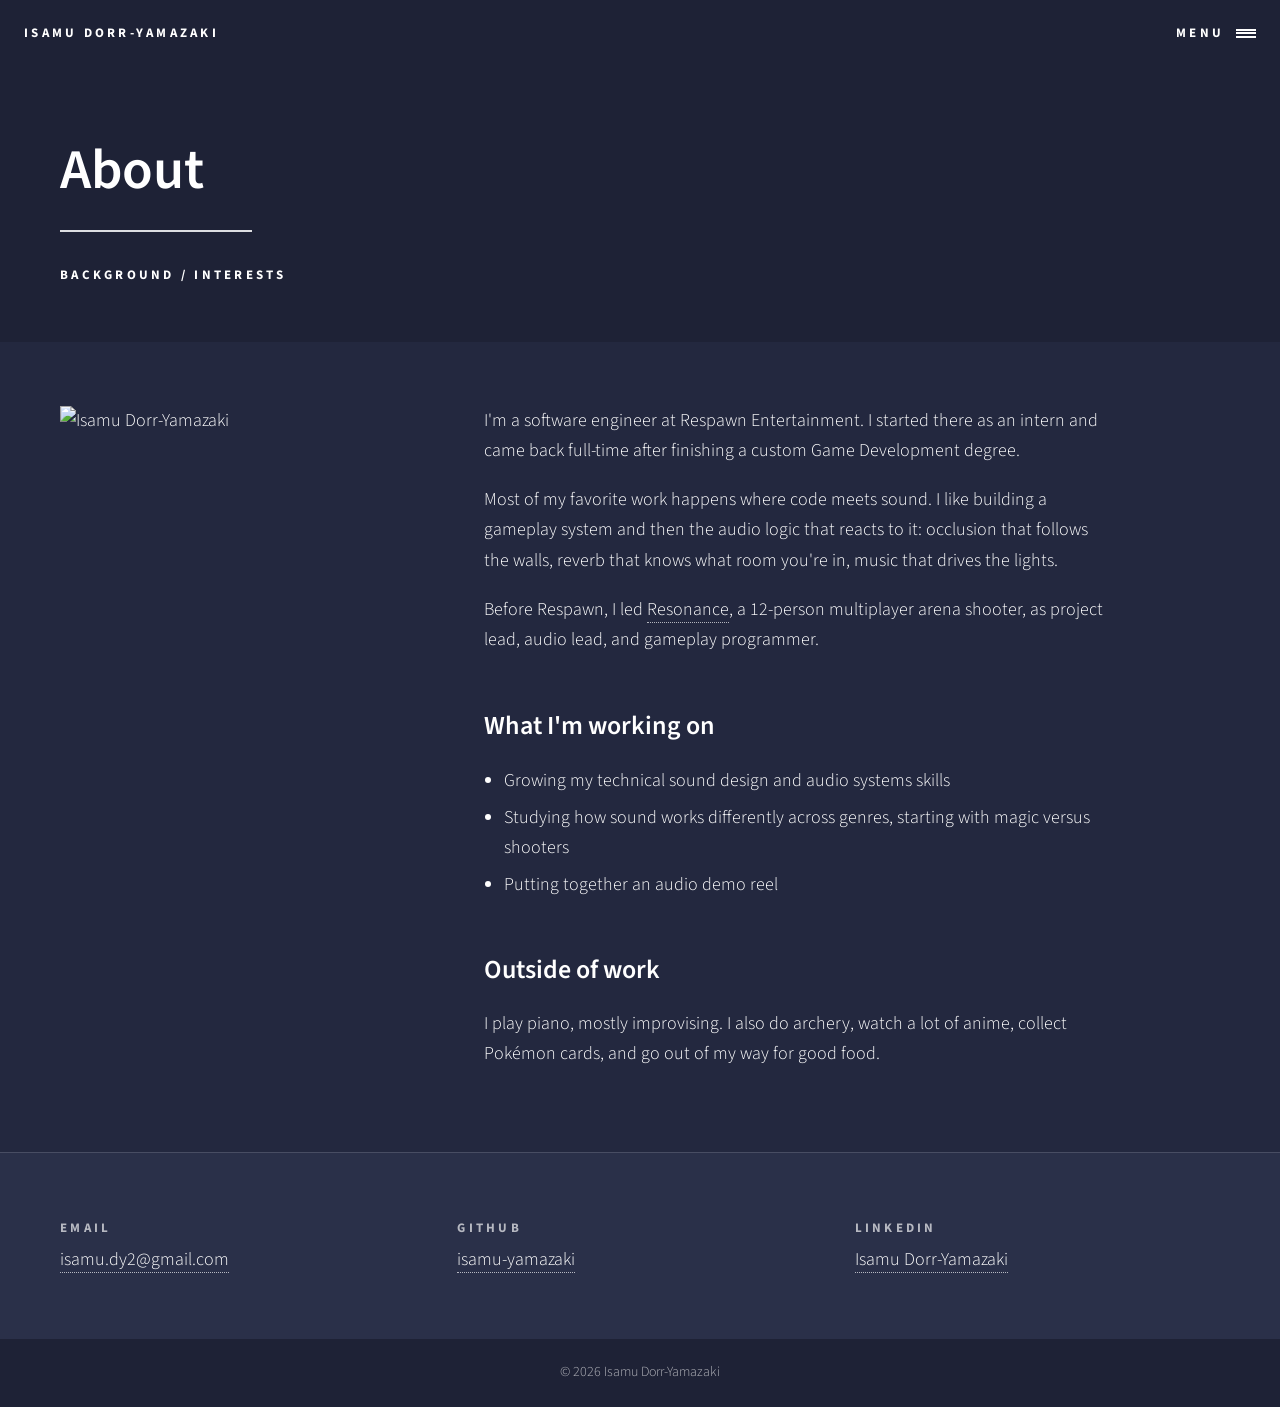
==== about.html @ 68e5e715 "Add initial files" ====
<!DOCTYPE html>
<html lang="en">
<head>
  <meta charset="UTF-8">
  <meta name="viewport" content="width=device-width, initial-scale=1">
  <title>About | Isamu Dorr-Yamazaki</title>
  <meta name="description" content="Isamu Dorr-Yamazaki, software engineer at Respawn Entertainment. Gameplay systems and technical audio.">
  <link rel="preconnect" href="https://fonts.googleapis.com">
  <link rel="preconnect" href="https://fonts.gstatic.com" crossorigin>
  <link href="https://fonts.googleapis.com/css2?family=Source+Sans+3:wght@300;400;600;700&display=swap" rel="stylesheet">
  <link rel="stylesheet" href="style.css">
</head>
<body>
  <header class="topbar">
    <a class="logo caps" href="index.html">Isamu Dorr-Yamazaki</a>
    <button class="menu-toggle caps" type="button" aria-controls="menu" aria-expanded="false">Menu <span class="bars"></span></button>
  </header>

  <nav class="menu" id="menu" aria-label="Main">
    <button class="menu-toggle close caps" type="button">Close</button>
    <ul>
      <li><a class="caps" href="index.html">Home</a></li>
      <li><a class="caps" href="about.html">About</a></li>
      <li><a class="caps" href="projects.html">Projects</a></li>
      <li><a class="caps" href="audio.html">Audio</a></li>
      <li><a class="caps" href="resume.html">Resume</a></li>
    </ul>
  </nav>

  <div class="banner short">
    <div class="inner">
      <h1>About</h1>
      <p class="caps">Background / Interests</p>
    </div>
  </div>

  <section class="content">
    <div class="inner cols">
      <img src="images/profile.jpg" alt="Isamu Dorr-Yamazaki">
      <div>
        <p>I'm a software engineer at Respawn Entertainment. I started there as an intern and came back full-time after finishing a custom Game Development degree.</p>
        <p>Most of my favorite work happens where code meets sound. I like building a gameplay system and then the audio logic that reacts to it: occlusion that follows the walls, reverb that knows what room you're in, music that drives the lights.</p>
        <p>Before Respawn, I led <a href="projects.html#resonance">Resonance</a>, a 12-person multiplayer arena shooter, as project lead, audio lead, and gameplay programmer.</p>

        <h2>What I'm working on</h2>
        <ul>
          <li>Growing my technical sound design and audio systems skills</li>
          <li>Studying how sound works differently across genres, starting with magic versus shooters</li>
          <li>Putting together an audio demo reel</li>
        </ul>

        <h2>Outside of work</h2>
        <p>I play piano, mostly improvising. I also do archery, watch a lot of anime, collect Pokémon cards, and go out of my way for good food.</p>
      </div>
    </div>
  </section>

  <section class="contact" id="contact">
    <div class="inner">
      <div><h3 class="caps">Email</h3><p><a href="mailto:isamu.dy2@gmail.com">isamu.dy2@gmail.com</a></p></div>
      <div><h3 class="caps">GitHub</h3><p><a href="https://github.com/isamu-yamazaki">isamu-yamazaki</a></p></div>
      <div><h3 class="caps">LinkedIn</h3><p><a href="https://www.linkedin.com/in/YOUR-LINKEDIN">Isamu Dorr-Yamazaki</a></p></div>
    </div>
  </section>
  <footer class="copyright">&copy; 2026 Isamu Dorr-Yamazaki</footer>

  <script src="main.js"></script>
</body>
</html>
---- style.css ----
:root {
  --bg: #23283f;
  --bg-alt: #2a3049;
  --bg-deep: #1e2236;
  --text: #ffffff;
  --muted: rgba(255, 255, 255, 0.66);
  --rule: rgba(255, 255, 255, 0.85);
  --hair: rgba(255, 255, 255, 0.14);
  --teal: #5fb8d6;
  --violet: #8a7fc4;
  --coral: #e98c7e;
  --sand: #dfb27e;
  --font: 'Source Sans 3', 'Source Sans Pro', system-ui, sans-serif;
}

* { box-sizing: border-box; }

body {
  margin: 0;
  background: var(--bg);
  color: var(--text);
  font-family: var(--font);
  font-size: 18px;
  font-weight: 300;
  line-height: 1.7;
}

a { color: var(--text); text-decoration: none; border-bottom: 1px dotted var(--muted); }
a:hover { color: var(--teal); border-bottom-color: transparent; }
a:focus-visible, button:focus-visible { outline: 2px solid var(--teal); outline-offset: 3px; }
img { display: block; max-width: 100%; }
strong { font-weight: 600; }

.caps {
  font-size: 13px; font-weight: 700; letter-spacing: 0.25em; text-transform: uppercase;
}

/* ---------- top bar + menu ---------- */
.topbar {
  position: absolute; top: 0; left: 0; right: 0; z-index: 20;
  display: flex; justify-content: space-between; align-items: center;
  padding: 20px 24px;
}
.topbar .logo { border: 0; }
.menu-toggle {
  display: inline-flex; align-items: center; gap: 12px;
  background: none; border: 0; color: var(--text); cursor: pointer; font-family: var(--font); padding: 4px 0;
}
.menu-toggle .bars { width: 20px; height: 9px; border-top: 2px solid; border-bottom: 2px solid; position: relative; }
.menu-toggle .bars::after { content: ""; position: absolute; left: 0; right: 0; top: 1.5px; border-top: 2px solid; }

.menu {
  position: fixed; inset: 0; z-index: 30;
  background: var(--bg-deep);
  display: grid; place-items: center;
  opacity: 0; visibility: hidden; transition: opacity 0.25s, visibility 0.25s;
}
.menu.open { opacity: 1; visibility: visible; }
.menu ul { list-style: none; margin: 0; padding: 0; text-align: center; }
.menu li { margin: 0; border-top: 1px solid var(--hair); }
.menu li:first-child { border-top: 0; }
.menu ul a { display: block; padding: 16px 48px; border: 0; }
.menu .close { position: absolute; top: 20px; right: 24px; }

/* ---------- hero / banner ---------- */
.banner {
  min-height: 72vh; display: flex; align-items: center;
  padding: 120px 24px 80px; background: var(--bg);
}
.banner.short { min-height: 0; padding: 140px 24px 56px; background: var(--bg-deep); }
.banner .inner { width: 100%; max-width: 1160px; margin: 0 auto; }
.banner h1 {
  display: inline-block; width: 100%;
  margin: 0 0 32px; padding-bottom: 28px; border-bottom: 2px solid var(--rule);
  font-size: clamp(44px, 6.5vw, 72px); font-weight: 600; line-height: 1.1; letter-spacing: -0.005em;
}
.banner.short h1 { width: auto; padding-right: 48px; font-size: clamp(40px, 5vw, 56px); }
.banner p { margin: 0; }
.banner .sub { margin-top: 14px; color: var(--muted); font-size: 19px; }

/* ---------- tiles ---------- */
.tiles { display: flex; flex-wrap: wrap; }
.tile {
  position: relative; display: flex; align-items: flex-end;
  min-height: 42vh; padding: 64px 72px; overflow: hidden; border: 0;
  background-size: cover; background-position: center;
}
.tile:nth-child(4n+1), .tile:nth-child(4n) { width: 40%; }
.tile:nth-child(4n+2), .tile:nth-child(4n+3) { width: 60%; }
.tile::before {
  content: ""; position: absolute; inset: 0; background: var(--tint);
  opacity: 0.86; transition: opacity 0.3s;
}
.tile:hover { color: var(--text); }
.tile:hover::before { opacity: 0.94; }
.tile .label { position: relative; }
.tile h2 {
  display: inline-block; margin: 0 0 14px; padding-bottom: 12px; padding-right: 32px;
  border-bottom: 2px solid var(--rule); font-size: 32px; font-weight: 600; line-height: 1.2;
}
.tile p { margin: 0; }
.tint-teal { --tint: var(--teal); }
.tint-violet { --tint: var(--violet); }
.tint-coral { --tint: var(--coral); }
.tint-sand { --tint: var(--sand); }

@media (max-width: 860px) {
  .tile:nth-child(n) { width: 100%; min-height: 34vh; padding: 48px 28px; }
}

/* ---------- spotlights (projects / audio) ---------- */
.spot { display: flex; background: var(--bg-alt); }
.spot:nth-of-type(even) { flex-direction: row-reverse; background: var(--bg-deep); }
.spot .pic { width: 34%; flex-shrink: 0; background-size: cover; background-position: center; position: relative; }
.spot .pic::before { content: ""; position: absolute; inset: 0; background: var(--tint); opacity: 0.35; }
.spot .body { flex: 1; padding: 64px 72px; max-width: 860px; }
.spot h2 {
  display: inline-block; margin: 0 0 18px; padding-bottom: 12px; padding-right: 32px;
  border-bottom: 2px solid var(--rule); font-size: 30px; font-weight: 600; line-height: 1.25;
}
.spot h3 { margin: 26px 0 4px; font-size: 20px; font-weight: 600; }
.spot .caps { margin: 0 0 20px; color: var(--muted); }
.spot p { margin: 0 0 16px; }
.spot ul { margin: 0 0 18px; padding-left: 20px; }
.spot li { margin-bottom: 6px; }
.spot .video { position: relative; aspect-ratio: 16 / 9; margin: 0 0 20px; }
.spot .video iframe { position: absolute; inset: 0; width: 100%; height: 100%; border: 0; }
@media (max-width: 860px) {
  .spot, .spot:nth-of-type(even) { flex-direction: column; }
  .spot .pic { width: 100%; aspect-ratio: 16 / 9; }
  .spot .body { padding: 44px 24px; }
}

.buttons { display: flex; flex-wrap: wrap; gap: 14px; margin-top: 24px; }
.button {
  display: inline-block; padding: 12px 28px; border: 0;
  box-shadow: inset 0 0 0 2px var(--text); color: var(--text);
  font-size: 13px; font-weight: 700; letter-spacing: 0.25em; text-transform: uppercase;
}
.button:hover { color: var(--teal); box-shadow: inset 0 0 0 2px var(--teal); }
.button.fill { background: var(--text); color: var(--bg); }
.button.fill:hover { background: var(--teal); color: var(--bg); }

/* ---------- prose pages ---------- */
.content { padding: 64px 24px; }
.content .inner { max-width: 1160px; margin: 0 auto; }
.content .cols { display: grid; grid-template-columns: 1fr 2fr; gap: 56px; align-items: start; }
.content .cols img { width: 100%; aspect-ratio: 4 / 5; object-fit: cover; }
.content p { margin: 0 0 18px; max-width: 70ch; }
.content h2 { margin: 48px 0 16px; font-size: 26px; font-weight: 600; }
.content h2:first-child { margin-top: 0; }
.content ul { padding-left: 20px; max-width: 70ch; }
.content li { margin-bottom: 6px; }
@media (max-width: 760px) { .content .cols { grid-template-columns: 1fr; gap: 32px; } .content .cols img { max-width: 320px; } }

.job { margin-bottom: 28px; }
.job h3 { margin: 0; font-size: 20px; font-weight: 600; }
.job .caps { margin: 4px 0 8px; color: var(--muted); }
.skills { display: grid; grid-template-columns: 160px 1fr; gap: 10px 24px; margin: 0; }
.skills dt { font-weight: 600; }
.skills dd { margin: 0; }
@media (max-width: 520px) { .skills { grid-template-columns: 1fr; gap: 0; } .skills dd { margin-bottom: 12px; } }

/* ---------- contact footer ---------- */
.contact { background: var(--bg-alt); border-top: 1px solid var(--hair); padding: 64px 24px; }
.contact .inner { max-width: 1160px; margin: 0 auto; display: grid; grid-template-columns: repeat(auto-fit, minmax(220px, 1fr)); gap: 32px; }
.contact h3 { margin: 0 0 6px; color: var(--muted); }
.contact p { margin: 0; }
.copyright { background: var(--bg-deep); color: var(--muted); font-size: 14px; text-align: center; padding: 22px 24px; }

@media (prefers-reduced-motion: reduce) { .menu, .tile::before { transition: none; } }
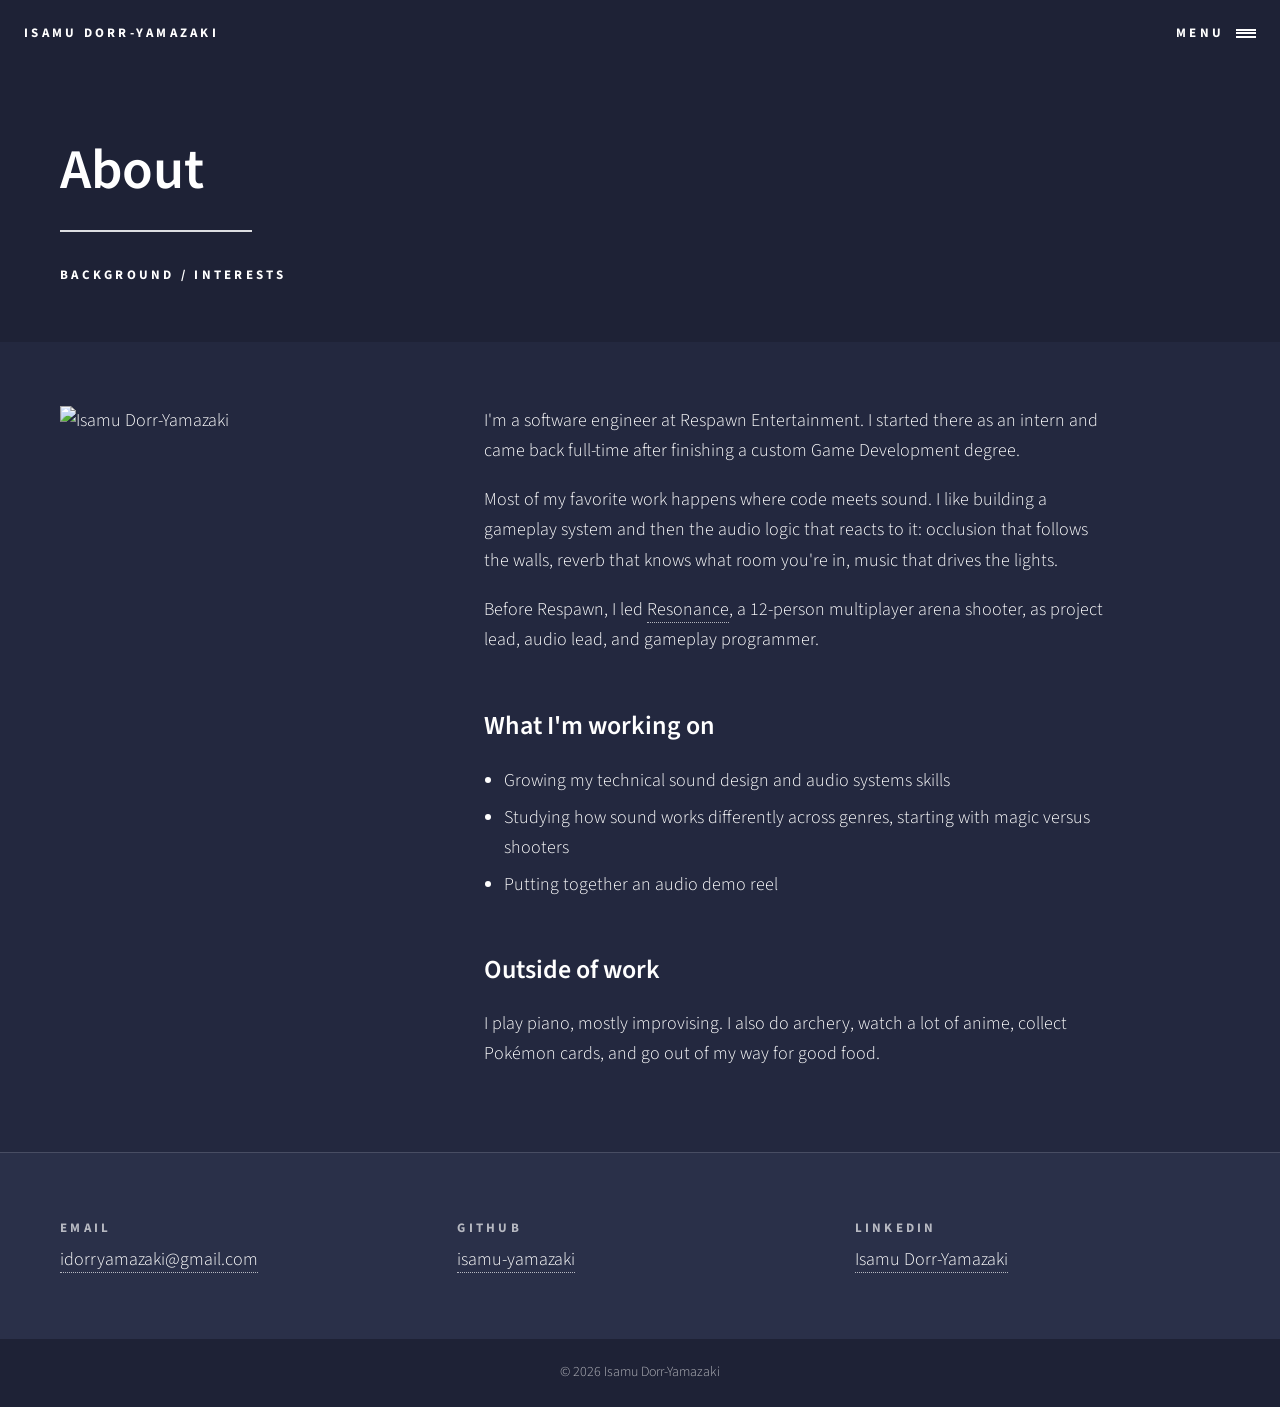
==== commit 52f999d0: "Update contact email and LinkedIn information" ====
--- a/about.html
+++ b/about.html
@@ -57,9 +57,9 @@
 
   <section class="contact" id="contact">
     <div class="inner">
-      <div><h3 class="caps">Email</h3><p><a href="mailto:isamu.dy2@gmail.com">isamu.dy2@gmail.com</a></p></div>
+      <div><h3 class="caps">Email</h3><p><a href="mailto:idorryamazaki@gmail.com">idorryamazaki@gmail.com</a></p></div>
       <div><h3 class="caps">GitHub</h3><p><a href="https://github.com/isamu-yamazaki">isamu-yamazaki</a></p></div>
-      <div><h3 class="caps">LinkedIn</h3><p><a href="https://www.linkedin.com/in/YOUR-LINKEDIN">Isamu Dorr-Yamazaki</a></p></div>
+      <div><h3 class="caps">LinkedIn</h3><p><a href="https://www.linkedin.com/in/isamuyamazaki/">Isamu Dorr-Yamazaki</a></p></div>
     </div>
   </section>
   <footer class="copyright">&copy; 2026 Isamu Dorr-Yamazaki</footer>
